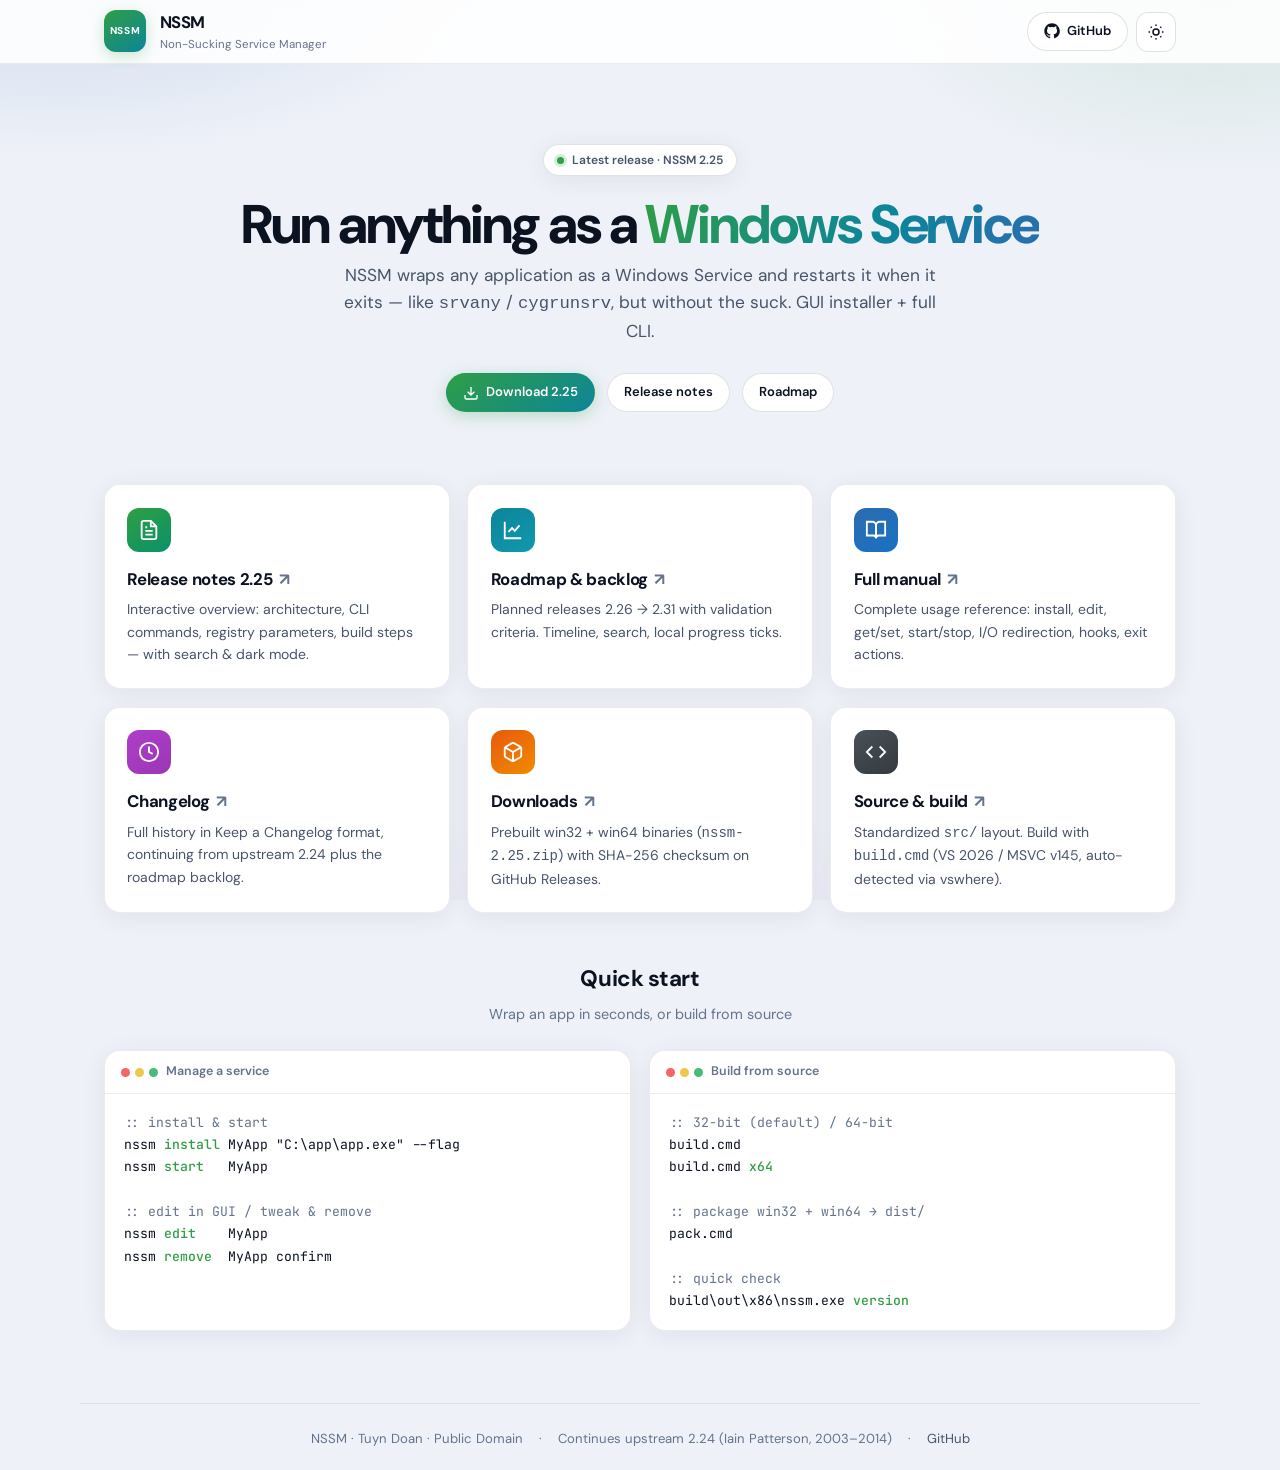
==== docs/index.html @ 771acdde "Add GitHub Pages site: docs/ landing page + deploy workflow. New docs/index.html landing (overview, " ====
<!DOCTYPE html>
<!-- NSSM docs — Public Domain. -->
<html lang="en">
<head>
  <meta charset="UTF-8" />
  <meta name="viewport" content="width=device-width, initial-scale=1" />
  <title>NSSM — the Non-Sucking Service Manager</title>
  <meta name="description" content="NSSM runs any application as a Windows Service and restarts it when it exits. GUI installer + full CLI. Continues upstream 2.24; modernized 2.25 (VS 2026 / MSVC v145)." />
  <link rel="preconnect" href="https://fonts.googleapis.com" />
  <link rel="preconnect" href="https://fonts.gstatic.com" crossorigin />
  <link href="https://fonts.googleapis.com/css2?family=DM+Sans:ital,opsz,wght@0,9..40,400;0,9..40,500;0,9..40,600;0,9..40,700;0,9..40,800;1,9..40,400&family=JetBrains+Mono:wght@400;500&display=swap" rel="stylesheet" />
  <style>
    :root {
      --bg: #eef1f8;
      --bg-elevated: #ffffff;
      --text: #0b1220;
      --text-secondary: #475569;
      --muted: #64748b;
      --border: rgb(15 23 42 / 8%);
      --border-strong: rgb(15 23 42 / 12%);
      --primary: #2b6cb0;
      --primary-glow: rgb(43 108 176 / 22%);
      --green: #2f9e44;
      --teal: #0c8599;
      --purple: #ae3ec9;
      --radius: 16px;
      --radius-sm: 10px;
      --font: "DM Sans", system-ui, sans-serif;
      --mono: "JetBrains Mono", ui-monospace, monospace;
      --shadow: 0 4px 24px rgb(15 23 42 / 7%);
      --shadow-lg: 0 20px 50px rgb(15 23 42 / 10%);
      --header-h: 64px;
    }
    .dark {
      --bg: #080b12;
      --bg-elevated: #121826;
      --text: #f1f5f9;
      --text-secondary: #94a3b8;
      --muted: #64748b;
      --border: rgb(255 255 255 / 7%);
      --border-strong: rgb(255 255 255 / 12%);
      --primary: #4dabf7;
      --primary-glow: rgb(77 171 247 / 22%);
      --shadow: 0 4px 24px rgb(0 0 0 / 35%);
      --shadow-lg: 0 24px 60px rgb(0 0 0 / 45%);
    }
    *, *::before, *::after { box-sizing: border-box; }
    html { scroll-behavior: smooth; }
    body {
      margin: 0; font-family: var(--font); font-size: 15px; line-height: 1.6;
      color: var(--text); background: var(--bg);
    }
    a { color: inherit; }
    .ambient {
      position: fixed; inset: 0; pointer-events: none; z-index: 0;
      background:
        radial-gradient(ellipse 70% 45% at 5% -5%, rgb(43 108 176 / 16%), transparent 50%),
        radial-gradient(ellipse 55% 40% at 95% 0%, rgb(47 158 68 / 12%), transparent 48%),
        radial-gradient(ellipse 45% 35% at 50% 105%, rgb(174 62 201 / 8%), transparent 50%);
    }

    .header {
      position: sticky; top: 0; z-index: 200; height: var(--header-h);
      background: color-mix(in srgb, var(--bg-elevated) 88%, transparent);
      backdrop-filter: blur(16px); border-bottom: 1px solid var(--border);
    }
    .header-inner {
      max-width: 1120px; margin: 0 auto; padding: 0 1.5rem; height: 100%;
      display: flex; align-items: center; gap: 1rem;
    }
    .brand { display: flex; align-items: center; gap: 0.85rem; text-decoration: none; }
    .brand-mark {
      width: 42px; height: 42px; border-radius: 12px;
      background: linear-gradient(145deg, #2f9e44, #0c8599);
      box-shadow: 0 4px 14px rgb(47 158 68 / 25%); display: grid; place-items: center;
    }
    .brand-mark span { color: #fff; font-weight: 800; font-size: 10px; letter-spacing: 0.06em; }
    .brand h1 { margin: 0; font-size: 1.05rem; font-weight: 700; letter-spacing: -0.03em; color: var(--text); }
    .brand p { margin: 0; font-size: 0.72rem; color: var(--muted); }
    .header-actions { margin-left: auto; display: flex; align-items: center; gap: 0.5rem; }
    .btn {
      border: 1px solid var(--border-strong); background: var(--bg-elevated); color: var(--text);
      border-radius: 999px; padding: 0.5rem 1rem; font-family: inherit; font-size: 0.8125rem;
      font-weight: 600; cursor: pointer; text-decoration: none; display: inline-flex;
      align-items: center; gap: 0.45rem; transition: background .15s, border-color .15s, transform .15s;
    }
    .btn:hover { background: var(--bg); }
    .btn svg { width: 16px; height: 16px; }
    .btn-primary {
      border-color: transparent; color: #fff;
      background: linear-gradient(145deg, #2f9e44, #0c8599);
      box-shadow: 0 4px 16px rgb(47 158 68 / 28%);
    }
    .btn-primary:hover { background: linear-gradient(145deg, #2b8f3e, #0b7589); transform: translateY(-1px); }
    .btn-icon { width: 40px; height: 40px; padding: 0; display: grid; place-items: center; border-radius: 12px; }
    .dark .icon-sun { display: none; }
    html:not(.dark) .icon-moon { display: none; }
    .btn-icon svg { width: 18px; height: 18px; }

    .wrap { position: relative; z-index: 1; max-width: 1120px; margin: 0 auto; padding: 1.5rem; }

    .hero { padding: 3.5rem 0 2rem; text-align: center; }
    .badge-pill {
      display: inline-flex; align-items: center; gap: 0.45rem; padding: 0.35rem 0.85rem;
      border: 1px solid var(--border-strong); border-radius: 999px; background: var(--bg-elevated);
      font-size: 0.75rem; font-weight: 600; color: var(--text-secondary); box-shadow: var(--shadow);
    }
    .badge-pill .dot { width: 7px; height: 7px; border-radius: 50%; background: var(--green); box-shadow: 0 0 0 3px rgb(47 158 68 / 20%); }
    .hero h2 {
      margin: 1.25rem 0 0.5rem; font-size: clamp(2.1rem, 5vw, 3.4rem); font-weight: 800;
      letter-spacing: -0.04em; line-height: 1.05;
    }
    .hero h2 .grad {
      background: linear-gradient(120deg, #2f9e44, #0c8599 60%, #2b6cb0);
      -webkit-background-clip: text; background-clip: text; color: transparent;
    }
    .hero p.lede {
      max-width: 620px; margin: 0.5rem auto 0; font-size: 1.08rem; color: var(--text-secondary);
    }
    .hero-actions { margin-top: 1.75rem; display: flex; justify-content: center; gap: 0.75rem; flex-wrap: wrap; }

    .cards { display: grid; grid-template-columns: repeat(3, 1fr); gap: 1.1rem; margin-top: 2.5rem; }
    @media (max-width: 860px) { .cards { grid-template-columns: 1fr; } }
    .card {
      display: block; text-decoration: none; color: inherit; background: var(--bg-elevated);
      border: 1px solid var(--border); border-radius: var(--radius); padding: 1.4rem;
      box-shadow: var(--shadow); transition: transform .18s, box-shadow .18s, border-color .18s;
    }
    .card:hover { transform: translateY(-3px); box-shadow: var(--shadow-lg); border-color: var(--border-strong); }
    .card-ico {
      width: 44px; height: 44px; border-radius: 12px; display: grid; place-items: center;
      margin-bottom: 0.9rem; color: #fff;
    }
    .card-ico svg { width: 22px; height: 22px; }
    .ico-green { background: linear-gradient(145deg, #2f9e44, #099268); }
    .ico-teal { background: linear-gradient(145deg, #0c8599, #1098ad); }
    .ico-blue { background: linear-gradient(145deg, #2b6cb0, #1971c2); }
    .ico-purple { background: linear-gradient(145deg, #ae3ec9, #9c36b5); }
    .ico-slate { background: linear-gradient(145deg, #495057, #343a40); }
    .ico-amber { background: linear-gradient(145deg, #e8590c, #f08c00); }
    .card h3 { margin: 0 0 0.35rem; font-size: 1.05rem; font-weight: 700; letter-spacing: -0.02em; display: flex; align-items: center; gap: 0.4rem; }
    .card h3 .arrow { color: var(--muted); transition: transform .18s; }
    .card:hover h3 .arrow { transform: translate(3px,-3px); }
    .card p { margin: 0; font-size: 0.875rem; color: var(--text-secondary); }

    .section { margin-top: 3rem; }
    .section-head { text-align: center; margin-bottom: 1.5rem; }
    .section-head h3 { margin: 0; font-size: 1.4rem; font-weight: 700; letter-spacing: -0.02em; }
    .section-head p { margin: 0.35rem 0 0; color: var(--muted); font-size: 0.9rem; }

    .quickstart { display: grid; grid-template-columns: 1fr 1fr; gap: 1.1rem; }
    @media (max-width: 860px) { .quickstart { grid-template-columns: 1fr; } }
    .code-card {
      background: var(--bg-elevated); border: 1px solid var(--border); border-radius: var(--radius);
      overflow: hidden; box-shadow: var(--shadow);
    }
    .code-card .code-head {
      padding: 0.7rem 1rem; border-bottom: 1px solid var(--border); font-size: 0.78rem;
      font-weight: 600; color: var(--muted); display: flex; align-items: center; gap: 0.5rem;
    }
    .code-card .code-head .dots { display: flex; gap: 5px; }
    .code-card .code-head .dots i { width: 9px; height: 9px; border-radius: 50%; display: inline-block; }
    .code-card pre {
      margin: 0; padding: 1.1rem 1.2rem; font-family: var(--mono); font-size: 0.82rem;
      line-height: 1.7; overflow-x: auto; color: var(--text);
    }
    .code-card .c { color: var(--muted); }
    .code-card .k { color: var(--green); font-weight: 500; }

    .footer {
      position: relative; z-index: 1; max-width: 1120px; margin: 3rem auto 0; padding: 1.5rem;
      border-top: 1px solid var(--border); display: flex; flex-wrap: wrap; gap: 0.5rem 1rem;
      align-items: center; justify-content: center; color: var(--muted); font-size: 0.82rem;
    }
    .footer a { color: var(--text-secondary); text-decoration: none; }
    .footer a:hover { color: var(--primary); }
  </style>
</head>
<body>
  <div class="ambient" aria-hidden="true"></div>

  <header class="header">
    <div class="header-inner">
      <a class="brand" href="./index.html">
        <div class="brand-mark"><span>NSSM</span></div>
        <div>
          <h1>NSSM</h1>
          <p>Non-Sucking Service Manager</p>
        </div>
      </a>
      <div class="header-actions">
        <a class="btn" href="https://github.com/tuyndoan/nssm" target="_blank" rel="noopener">
          <svg viewBox="0 0 24 24" fill="currentColor"><path d="M12 .5C5.7.5.5 5.7.5 12c0 5.1 3.3 9.4 7.9 10.9.6.1.8-.2.8-.6v-2c-3.2.7-3.9-1.4-3.9-1.4-.5-1.3-1.3-1.7-1.3-1.7-1-.7.1-.7.1-.7 1.1.1 1.7 1.2 1.7 1.2 1 1.7 2.7 1.2 3.3.9.1-.7.4-1.2.7-1.5-2.6-.3-5.3-1.3-5.3-5.7 0-1.3.5-2.3 1.2-3.1-.1-.3-.5-1.5.1-3.1 0 0 1-.3 3.3 1.2a11.5 11.5 0 0 1 6 0C17.3 4.7 18.3 5 18.3 5c.6 1.6.2 2.8.1 3.1.8.8 1.2 1.8 1.2 3.1 0 4.4-2.7 5.4-5.3 5.7.4.4.8 1.1.8 2.2v3.3c0 .4.2.7.8.6 4.6-1.5 7.9-5.8 7.9-10.9C23.5 5.7 18.3.5 12 .5z"/></svg>
          GitHub
        </a>
        <button type="button" class="btn btn-icon" id="btn-theme" aria-label="Toggle dark mode">
          <svg class="icon-sun" viewBox="0 0 24 24" fill="none" stroke="currentColor" stroke-width="2"><circle cx="12" cy="12" r="4"/><path d="M12 2v2M12 20v2M4.93 4.93l1.41 1.41M17.66 17.66l1.41 1.41M2 12h2M20 12h2M4.93 19.07l1.41-1.41M17.66 6.34l1.41-1.41"/></svg>
          <svg class="icon-moon" viewBox="0 0 24 24" fill="none" stroke="currentColor" stroke-width="2"><path d="M21 12.79A9 9 0 1 1 11.21 3 7 7 0 0 0 21 12.79z"/></svg>
        </button>
      </div>
    </div>
  </header>

  <main class="wrap">
    <section class="hero">
      <span class="badge-pill"><span class="dot"></span> Latest release · NSSM 2.25</span>
      <h2>Run anything as a <span class="grad">Windows Service</span></h2>
      <p class="lede">
        NSSM wraps any application as a Windows Service and restarts it when it exits —
        like <code>srvany</code> / <code>cygrunsrv</code>, but without the suck. GUI installer + full CLI.
      </p>
      <div class="hero-actions">
        <a class="btn btn-primary" href="https://github.com/tuyndoan/nssm/releases/latest" target="_blank" rel="noopener">
          <svg viewBox="0 0 24 24" fill="none" stroke="currentColor" stroke-width="2"><path d="M21 15v4a2 2 0 0 1-2 2H5a2 2 0 0 1-2-2v-4M7 10l5 5 5-5M12 15V3"/></svg>
          Download 2.25
        </a>
        <a class="btn" href="./release/2.25/index.html">Release notes</a>
        <a class="btn" href="./roadmap/index.html">Roadmap</a>
      </div>
    </section>

    <section class="cards">
      <a class="card" href="./release/2.25/index.html">
        <div class="card-ico ico-green">
          <svg viewBox="0 0 24 24" fill="none" stroke="currentColor" stroke-width="2"><path d="M14 2H6a2 2 0 0 0-2 2v16a2 2 0 0 0 2 2h12a2 2 0 0 0 2-2V8z"/><path d="M14 2v6h6M16 13H8M16 17H8M10 9H8"/></svg>
        </div>
        <h3>Release notes 2.25 <span class="arrow">↗</span></h3>
        <p>Interactive overview: architecture, CLI commands, registry parameters, build steps — with search & dark mode.</p>
      </a>
      <a class="card" href="./roadmap/index.html">
        <div class="card-ico ico-teal">
          <svg viewBox="0 0 24 24" fill="none" stroke="currentColor" stroke-width="2"><path d="M3 3v18h18"/><path d="m7 14 4-4 3 3 5-6"/></svg>
        </div>
        <h3>Roadmap &amp; backlog <span class="arrow">↗</span></h3>
        <p>Planned releases 2.26 → 2.31 with validation criteria. Timeline, search, local progress ticks.</p>
      </a>
      <a class="card" href="./manual.txt">
        <div class="card-ico ico-blue">
          <svg viewBox="0 0 24 24" fill="none" stroke="currentColor" stroke-width="2"><path d="M2 3h6a4 4 0 0 1 4 4v14a3 3 0 0 0-3-3H2z"/><path d="M22 3h-6a4 4 0 0 0-4 4v14a3 3 0 0 1 3-3h7z"/></svg>
        </div>
        <h3>Full manual <span class="arrow">↗</span></h3>
        <p>Complete usage reference: install, edit, get/set, start/stop, I/O redirection, hooks, exit actions.</p>
      </a>
      <a class="card" href="https://github.com/tuyndoan/nssm/blob/main/CHANGELOG.md" target="_blank" rel="noopener">
        <div class="card-ico ico-purple">
          <svg viewBox="0 0 24 24" fill="none" stroke="currentColor" stroke-width="2"><circle cx="12" cy="12" r="10"/><path d="M12 6v6l4 2"/></svg>
        </div>
        <h3>Changelog <span class="arrow">↗</span></h3>
        <p>Full history in Keep a Changelog format, continuing from upstream 2.24 plus the roadmap backlog.</p>
      </a>
      <a class="card" href="https://github.com/tuyndoan/nssm/releases/latest" target="_blank" rel="noopener">
        <div class="card-ico ico-amber">
          <svg viewBox="0 0 24 24" fill="none" stroke="currentColor" stroke-width="2"><path d="M21 16V8a2 2 0 0 0-1-1.7l-7-4a2 2 0 0 0-2 0l-7 4A2 2 0 0 0 3 8v8a2 2 0 0 0 1 1.7l7 4a2 2 0 0 0 2 0l7-4A2 2 0 0 0 21 16z"/><path d="m3.3 7 8.7 5 8.7-5M12 22V12"/></svg>
        </div>
        <h3>Downloads <span class="arrow">↗</span></h3>
        <p>Prebuilt win32 + win64 binaries (<code>nssm-2.25.zip</code>) with SHA-256 checksum on GitHub Releases.</p>
      </a>
      <a class="card" href="https://github.com/tuyndoan/nssm" target="_blank" rel="noopener">
        <div class="card-ico ico-slate">
          <svg viewBox="0 0 24 24" fill="none" stroke="currentColor" stroke-width="2"><path d="M16 18l6-6-6-6M8 6l-6 6 6 6"/></svg>
        </div>
        <h3>Source &amp; build <span class="arrow">↗</span></h3>
        <p>Standardized <code>src/</code> layout. Build with <code>build.cmd</code> (VS 2026 / MSVC v145, auto-detected via vswhere).</p>
      </a>
    </section>

    <section class="section">
      <div class="section-head">
        <h3>Quick start</h3>
        <p>Wrap an app in seconds, or build from source</p>
      </div>
      <div class="quickstart">
        <div class="code-card">
          <div class="code-head"><span class="dots"><i style="background:#f56565"></i><i style="background:#ecc94b"></i><i style="background:#48bb78"></i></span> Manage a service</div>
<pre><span class="c">:: install &amp; start</span>
nssm <span class="k">install</span> MyApp "C:\app\app.exe" --flag
nssm <span class="k">start</span>   MyApp

<span class="c">:: edit in GUI / tweak &amp; remove</span>
nssm <span class="k">edit</span>    MyApp
nssm <span class="k">remove</span>  MyApp confirm</pre>
        </div>
        <div class="code-card">
          <div class="code-head"><span class="dots"><i style="background:#f56565"></i><i style="background:#ecc94b"></i><i style="background:#48bb78"></i></span> Build from source</div>
<pre><span class="c">:: 32-bit (default) / 64-bit</span>
build.cmd
build.cmd <span class="k">x64</span>

<span class="c">:: package win32 + win64 → dist/</span>
pack.cmd

<span class="c">:: quick check</span>
build\out\x86\nssm.exe <span class="k">version</span></pre>
        </div>
      </div>
    </section>
  </main>

  <footer class="footer">
    <span>NSSM · Tuyn Doan · Public Domain</span>
    <span>·</span>
    <span>Continues upstream 2.24 (Iain Patterson, 2003–2014)</span>
    <span>·</span>
    <a href="https://github.com/tuyndoan/nssm" target="_blank" rel="noopener">GitHub</a>
  </footer>

  <script>
    (function () {
      var key = "nssm-theme";
      var root = document.documentElement;
      var saved = localStorage.getItem(key);
      if (saved === "dark" || (!saved && window.matchMedia && window.matchMedia("(prefers-color-scheme: dark)").matches)) {
        root.classList.add("dark");
      }
      var btn = document.getElementById("btn-theme");
      btn.addEventListener("click", function () {
        root.classList.toggle("dark");
        localStorage.setItem(key, root.classList.contains("dark") ? "dark" : "light");
      });
    })();
  </script>
</body>
</html>
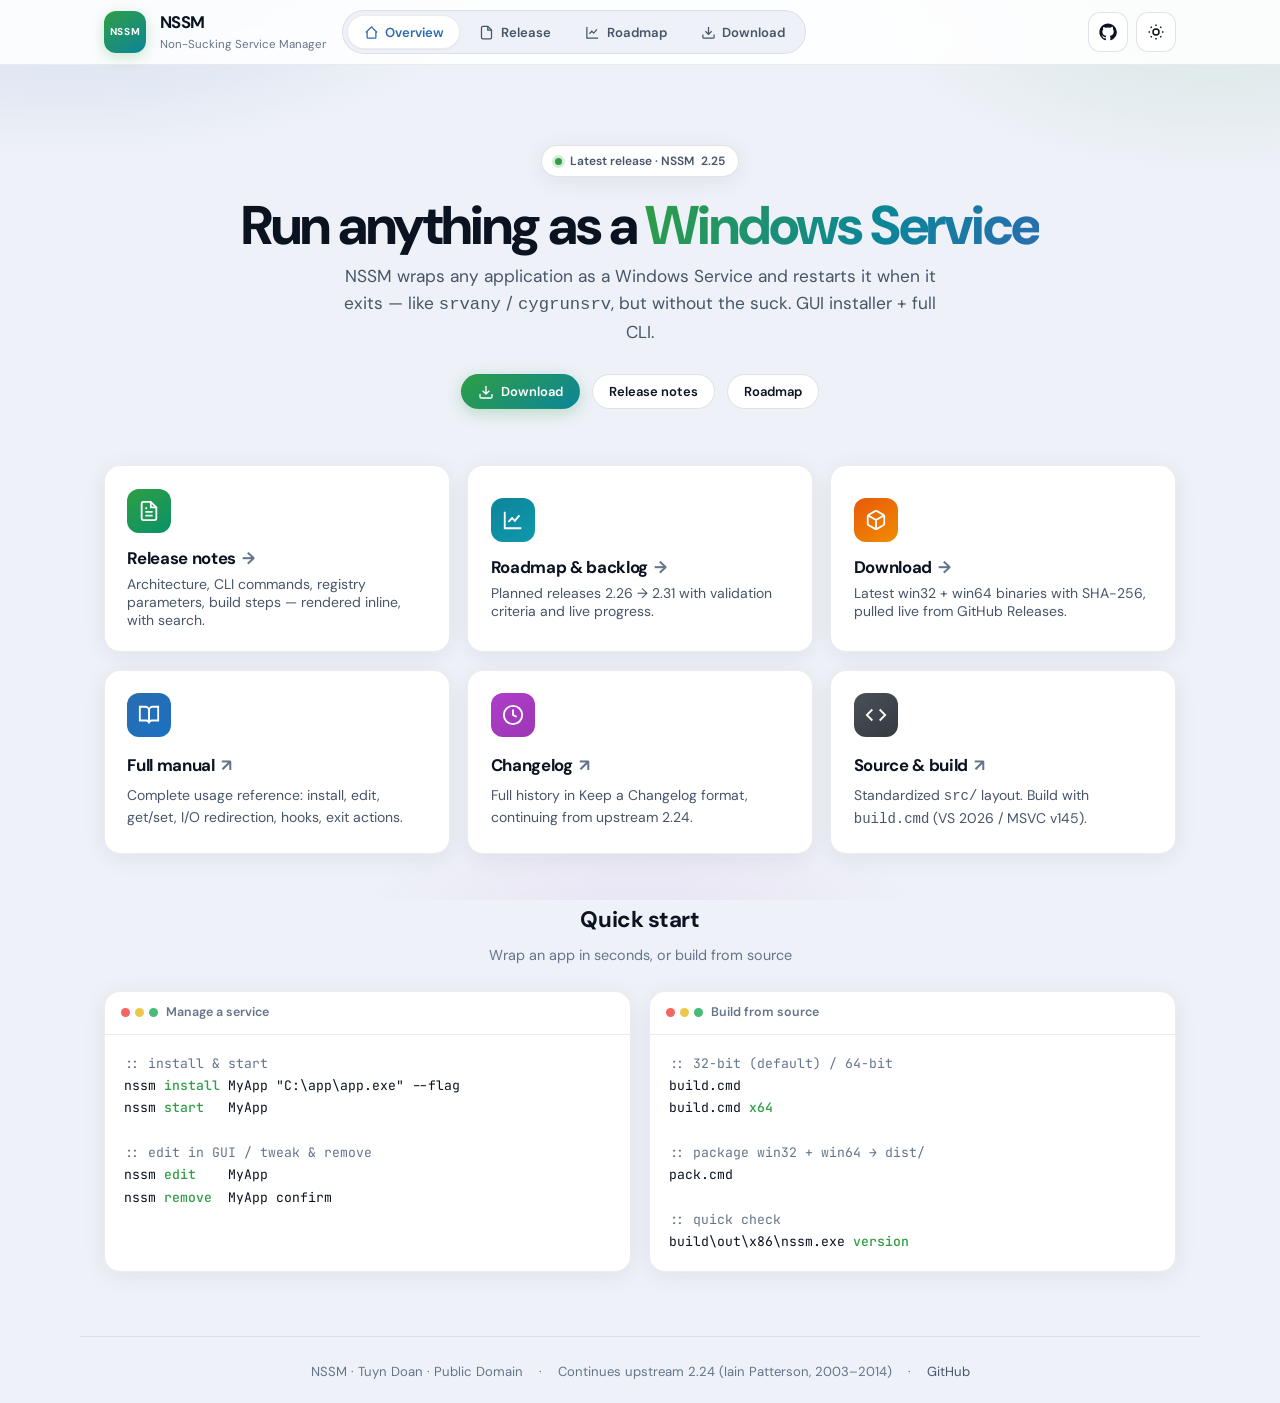
==== commit 99e2390a: "Docs: turn landing page into single-page hub (no navigation). index.html is now a tabbed SPA (Overvi" ====
--- a/docs/index.html
+++ b/docs/index.html
@@ -1,197 +1,71 @@
 <!DOCTYPE html>
-<!-- NSSM docs — Public Domain. -->
+<!-- NSSM docs — Public Domain. Single-page hub. -->
 <html lang="en">
 <head>
   <meta charset="UTF-8" />
   <meta name="viewport" content="width=device-width, initial-scale=1" />
   <title>NSSM — the Non-Sucking Service Manager</title>
   <meta name="description" content="NSSM runs any application as a Windows Service and restarts it when it exits. GUI installer + full CLI. Continues upstream 2.24; modernized 2.25 (VS 2026 / MSVC v145)." />
+  <meta name="color-scheme" content="light dark" />
+  <script>
+    // Apply saved theme before first paint (no flash). Shared key across all docs pages.
+    (function () {
+      try {
+        var k = "nssm-theme", s = localStorage.getItem(k);
+        if (s === "dark" || (!s && window.matchMedia && window.matchMedia("(prefers-color-scheme: dark)").matches)) {
+          document.documentElement.classList.add("dark");
+        }
+      } catch (e) {}
+    })();
+  </script>
   <link rel="preconnect" href="https://fonts.googleapis.com" />
   <link rel="preconnect" href="https://fonts.gstatic.com" crossorigin />
   <link href="https://fonts.googleapis.com/css2?family=DM+Sans:ital,opsz,wght@0,9..40,400;0,9..40,500;0,9..40,600;0,9..40,700;0,9..40,800;1,9..40,400&family=JetBrains+Mono:wght@400;500&display=swap" rel="stylesheet" />
-  <style>
-    :root {
-      --bg: #eef1f8;
-      --bg-elevated: #ffffff;
-      --text: #0b1220;
-      --text-secondary: #475569;
-      --muted: #64748b;
-      --border: rgb(15 23 42 / 8%);
-      --border-strong: rgb(15 23 42 / 12%);
-      --primary: #2b6cb0;
-      --primary-glow: rgb(43 108 176 / 22%);
-      --green: #2f9e44;
-      --teal: #0c8599;
-      --purple: #ae3ec9;
-      --radius: 16px;
-      --radius-sm: 10px;
-      --font: "DM Sans", system-ui, sans-serif;
-      --mono: "JetBrains Mono", ui-monospace, monospace;
-      --shadow: 0 4px 24px rgb(15 23 42 / 7%);
-      --shadow-lg: 0 20px 50px rgb(15 23 42 / 10%);
-      --header-h: 64px;
-    }
-    .dark {
-      --bg: #080b12;
-      --bg-elevated: #121826;
-      --text: #f1f5f9;
-      --text-secondary: #94a3b8;
-      --muted: #64748b;
-      --border: rgb(255 255 255 / 7%);
-      --border-strong: rgb(255 255 255 / 12%);
-      --primary: #4dabf7;
-      --primary-glow: rgb(77 171 247 / 22%);
-      --shadow: 0 4px 24px rgb(0 0 0 / 35%);
-      --shadow-lg: 0 24px 60px rgb(0 0 0 / 45%);
-    }
-    *, *::before, *::after { box-sizing: border-box; }
-    html { scroll-behavior: smooth; }
-    body {
-      margin: 0; font-family: var(--font); font-size: 15px; line-height: 1.6;
-      color: var(--text); background: var(--bg);
-    }
-    a { color: inherit; }
-    .ambient {
-      position: fixed; inset: 0; pointer-events: none; z-index: 0;
-      background:
-        radial-gradient(ellipse 70% 45% at 5% -5%, rgb(43 108 176 / 16%), transparent 50%),
-        radial-gradient(ellipse 55% 40% at 95% 0%, rgb(47 158 68 / 12%), transparent 48%),
-        radial-gradient(ellipse 45% 35% at 50% 105%, rgb(174 62 201 / 8%), transparent 50%);
-    }
-
-    .header {
-      position: sticky; top: 0; z-index: 200; height: var(--header-h);
-      background: color-mix(in srgb, var(--bg-elevated) 88%, transparent);
-      backdrop-filter: blur(16px); border-bottom: 1px solid var(--border);
-    }
-    .header-inner {
-      max-width: 1120px; margin: 0 auto; padding: 0 1.5rem; height: 100%;
-      display: flex; align-items: center; gap: 1rem;
-    }
-    .brand { display: flex; align-items: center; gap: 0.85rem; text-decoration: none; }
-    .brand-mark {
-      width: 42px; height: 42px; border-radius: 12px;
-      background: linear-gradient(145deg, #2f9e44, #0c8599);
-      box-shadow: 0 4px 14px rgb(47 158 68 / 25%); display: grid; place-items: center;
-    }
-    .brand-mark span { color: #fff; font-weight: 800; font-size: 10px; letter-spacing: 0.06em; }
-    .brand h1 { margin: 0; font-size: 1.05rem; font-weight: 700; letter-spacing: -0.03em; color: var(--text); }
-    .brand p { margin: 0; font-size: 0.72rem; color: var(--muted); }
-    .header-actions { margin-left: auto; display: flex; align-items: center; gap: 0.5rem; }
-    .btn {
-      border: 1px solid var(--border-strong); background: var(--bg-elevated); color: var(--text);
-      border-radius: 999px; padding: 0.5rem 1rem; font-family: inherit; font-size: 0.8125rem;
-      font-weight: 600; cursor: pointer; text-decoration: none; display: inline-flex;
-      align-items: center; gap: 0.45rem; transition: background .15s, border-color .15s, transform .15s;
-    }
-    .btn:hover { background: var(--bg); }
-    .btn svg { width: 16px; height: 16px; }
-    .btn-primary {
-      border-color: transparent; color: #fff;
-      background: linear-gradient(145deg, #2f9e44, #0c8599);
-      box-shadow: 0 4px 16px rgb(47 158 68 / 28%);
-    }
-    .btn-primary:hover { background: linear-gradient(145deg, #2b8f3e, #0b7589); transform: translateY(-1px); }
-    .btn-icon { width: 40px; height: 40px; padding: 0; display: grid; place-items: center; border-radius: 12px; }
-    .dark .icon-sun { display: none; }
-    html:not(.dark) .icon-moon { display: none; }
-    .btn-icon svg { width: 18px; height: 18px; }
-
-    .wrap { position: relative; z-index: 1; max-width: 1120px; margin: 0 auto; padding: 1.5rem; }
-
-    .hero { padding: 3.5rem 0 2rem; text-align: center; }
-    .badge-pill {
-      display: inline-flex; align-items: center; gap: 0.45rem; padding: 0.35rem 0.85rem;
-      border: 1px solid var(--border-strong); border-radius: 999px; background: var(--bg-elevated);
-      font-size: 0.75rem; font-weight: 600; color: var(--text-secondary); box-shadow: var(--shadow);
-    }
-    .badge-pill .dot { width: 7px; height: 7px; border-radius: 50%; background: var(--green); box-shadow: 0 0 0 3px rgb(47 158 68 / 20%); }
-    .hero h2 {
-      margin: 1.25rem 0 0.5rem; font-size: clamp(2.1rem, 5vw, 3.4rem); font-weight: 800;
-      letter-spacing: -0.04em; line-height: 1.05;
-    }
-    .hero h2 .grad {
-      background: linear-gradient(120deg, #2f9e44, #0c8599 60%, #2b6cb0);
-      -webkit-background-clip: text; background-clip: text; color: transparent;
-    }
-    .hero p.lede {
-      max-width: 620px; margin: 0.5rem auto 0; font-size: 1.08rem; color: var(--text-secondary);
-    }
-    .hero-actions { margin-top: 1.75rem; display: flex; justify-content: center; gap: 0.75rem; flex-wrap: wrap; }
-
-    .cards { display: grid; grid-template-columns: repeat(3, 1fr); gap: 1.1rem; margin-top: 2.5rem; }
-    @media (max-width: 860px) { .cards { grid-template-columns: 1fr; } }
-    .card {
-      display: block; text-decoration: none; color: inherit; background: var(--bg-elevated);
-      border: 1px solid var(--border); border-radius: var(--radius); padding: 1.4rem;
-      box-shadow: var(--shadow); transition: transform .18s, box-shadow .18s, border-color .18s;
-    }
-    .card:hover { transform: translateY(-3px); box-shadow: var(--shadow-lg); border-color: var(--border-strong); }
-    .card-ico {
-      width: 44px; height: 44px; border-radius: 12px; display: grid; place-items: center;
-      margin-bottom: 0.9rem; color: #fff;
-    }
-    .card-ico svg { width: 22px; height: 22px; }
-    .ico-green { background: linear-gradient(145deg, #2f9e44, #099268); }
-    .ico-teal { background: linear-gradient(145deg, #0c8599, #1098ad); }
-    .ico-blue { background: linear-gradient(145deg, #2b6cb0, #1971c2); }
-    .ico-purple { background: linear-gradient(145deg, #ae3ec9, #9c36b5); }
-    .ico-slate { background: linear-gradient(145deg, #495057, #343a40); }
-    .ico-amber { background: linear-gradient(145deg, #e8590c, #f08c00); }
-    .card h3 { margin: 0 0 0.35rem; font-size: 1.05rem; font-weight: 700; letter-spacing: -0.02em; display: flex; align-items: center; gap: 0.4rem; }
-    .card h3 .arrow { color: var(--muted); transition: transform .18s; }
-    .card:hover h3 .arrow { transform: translate(3px,-3px); }
-    .card p { margin: 0; font-size: 0.875rem; color: var(--text-secondary); }
-
-    .section { margin-top: 3rem; }
-    .section-head { text-align: center; margin-bottom: 1.5rem; }
-    .section-head h3 { margin: 0; font-size: 1.4rem; font-weight: 700; letter-spacing: -0.02em; }
-    .section-head p { margin: 0.35rem 0 0; color: var(--muted); font-size: 0.9rem; }
-
-    .quickstart { display: grid; grid-template-columns: 1fr 1fr; gap: 1.1rem; }
-    @media (max-width: 860px) { .quickstart { grid-template-columns: 1fr; } }
-    .code-card {
-      background: var(--bg-elevated); border: 1px solid var(--border); border-radius: var(--radius);
-      overflow: hidden; box-shadow: var(--shadow);
-    }
-    .code-card .code-head {
-      padding: 0.7rem 1rem; border-bottom: 1px solid var(--border); font-size: 0.78rem;
-      font-weight: 600; color: var(--muted); display: flex; align-items: center; gap: 0.5rem;
-    }
-    .code-card .code-head .dots { display: flex; gap: 5px; }
-    .code-card .code-head .dots i { width: 9px; height: 9px; border-radius: 50%; display: inline-block; }
-    .code-card pre {
-      margin: 0; padding: 1.1rem 1.2rem; font-family: var(--mono); font-size: 0.82rem;
-      line-height: 1.7; overflow-x: auto; color: var(--text);
-    }
-    .code-card .c { color: var(--muted); }
-    .code-card .k { color: var(--green); font-weight: 500; }
-
-    .footer {
-      position: relative; z-index: 1; max-width: 1120px; margin: 3rem auto 0; padding: 1.5rem;
-      border-top: 1px solid var(--border); display: flex; flex-wrap: wrap; gap: 0.5rem 1rem;
-      align-items: center; justify-content: center; color: var(--muted); font-size: 0.82rem;
-    }
-    .footer a { color: var(--text-secondary); text-decoration: none; }
-    .footer a:hover { color: var(--primary); }
-  </style>
+  <link rel="stylesheet" href="app.css" />
 </head>
 <body>
   <div class="ambient" aria-hidden="true"></div>
 
   <header class="header">
     <div class="header-inner">
-      <a class="brand" href="./index.html">
+      <a class="brand" href="#overview">
         <div class="brand-mark"><span>NSSM</span></div>
         <div>
           <h1>NSSM</h1>
           <p>Non-Sucking Service Manager</p>
         </div>
       </a>
+
+      <nav class="tabs" id="tabs" role="tablist" aria-label="Sections">
+        <button class="tab active" data-tab="overview" role="tab">
+          <svg viewBox="0 0 24 24" fill="none" stroke="currentColor" stroke-width="2"><path d="M3 12l9-9 9 9M5 10v10a1 1 0 0 0 1 1h12a1 1 0 0 0 1-1V10"/></svg>
+          Overview
+        </button>
+        <button class="tab" data-tab="release" role="tab">
+          <svg viewBox="0 0 24 24" fill="none" stroke="currentColor" stroke-width="2"><path d="M14 2H6a2 2 0 0 0-2 2v16a2 2 0 0 0 2 2h12a2 2 0 0 0 2-2V8z"/><path d="M14 2v6h6"/></svg>
+          Release
+        </button>
+        <button class="tab" data-tab="roadmap" role="tab">
+          <svg viewBox="0 0 24 24" fill="none" stroke="currentColor" stroke-width="2"><path d="M3 3v18h18"/><path d="m7 14 4-4 3 3 5-6"/></svg>
+          Roadmap
+        </button>
+        <button class="tab" data-tab="download" role="tab">
+          <svg viewBox="0 0 24 24" fill="none" stroke="currentColor" stroke-width="2"><path d="M21 15v4a2 2 0 0 1-2 2H5a2 2 0 0 1-2-2v-4M7 10l5 5 5-5M12 15V3"/></svg>
+          Download
+        </button>
+      </nav>
+      <div class="tabs-mobile">
+        <select id="tabs-select" aria-label="Section">
+          <option value="overview">Overview</option>
+          <option value="release">Release</option>
+          <option value="roadmap">Roadmap</option>
+          <option value="download">Download</option>
+        </select>
+      </div>
+
       <div class="header-actions">
-        <a class="btn" href="https://github.com/tuyndoan/nssm" target="_blank" rel="noopener">
+        <a class="btn btn-icon" href="https://github.com/tuyndoan/nssm" target="_blank" rel="noopener" aria-label="GitHub">
           <svg viewBox="0 0 24 24" fill="currentColor"><path d="M12 .5C5.7.5.5 5.7.5 12c0 5.1 3.3 9.4 7.9 10.9.6.1.8-.2.8-.6v-2c-3.2.7-3.9-1.4-3.9-1.4-.5-1.3-1.3-1.7-1.3-1.7-1-.7.1-.7.1-.7 1.1.1 1.7 1.2 1.7 1.2 1 1.7 2.7 1.2 3.3.9.1-.7.4-1.2.7-1.5-2.6-.3-5.3-1.3-5.3-5.7 0-1.3.5-2.3 1.2-3.1-.1-.3-.5-1.5.1-3.1 0 0 1-.3 3.3 1.2a11.5 11.5 0 0 1 6 0C17.3 4.7 18.3 5 18.3 5c.6 1.6.2 2.8.1 3.1.8.8 1.2 1.8 1.2 3.1 0 4.4-2.7 5.4-5.3 5.7.4.4.8 1.1.8 2.2v3.3c0 .4.2.7.8.6 4.6-1.5 7.9-5.8 7.9-10.9C23.5 5.7 18.3.5 12 .5z"/></svg>
-          GitHub
         </a>
         <button type="button" class="btn btn-icon" id="btn-theme" aria-label="Toggle dark mode">
           <svg class="icon-sun" viewBox="0 0 24 24" fill="none" stroke="currentColor" stroke-width="2"><circle cx="12" cy="12" r="4"/><path d="M12 2v2M12 20v2M4.93 4.93l1.41 1.41M17.66 17.66l1.41 1.41M2 12h2M20 12h2M4.93 19.07l1.41-1.41M17.66 6.34l1.41-1.41"/></svg>
@@ -202,76 +76,63 @@
   </header>
 
   <main class="wrap">
-    <section class="hero">
-      <span class="badge-pill"><span class="dot"></span> Latest release · NSSM 2.25</span>
-      <h2>Run anything as a <span class="grad">Windows Service</span></h2>
-      <p class="lede">
-        NSSM wraps any application as a Windows Service and restarts it when it exits —
-        like <code>srvany</code> / <code>cygrunsrv</code>, but without the suck. GUI installer + full CLI.
-      </p>
-      <div class="hero-actions">
-        <a class="btn btn-primary" href="https://github.com/tuyndoan/nssm/releases/latest" target="_blank" rel="noopener">
-          <svg viewBox="0 0 24 24" fill="none" stroke="currentColor" stroke-width="2"><path d="M21 15v4a2 2 0 0 1-2 2H5a2 2 0 0 1-2-2v-4M7 10l5 5 5-5M12 15V3"/></svg>
-          Download 2.25
+    <!-- OVERVIEW -->
+    <section class="tabpane active" id="pane-overview" role="tabpanel">
+      <div class="hero">
+        <span class="badge-pill"><span class="dot"></span> Latest release · NSSM <span id="ov-version">2.25</span></span>
+        <h2>Run anything as a <span class="grad">Windows Service</span></h2>
+        <p class="lede">
+          NSSM wraps any application as a Windows Service and restarts it when it exits —
+          like <code>srvany</code> / <code>cygrunsrv</code>, but without the suck. GUI installer + full CLI.
+        </p>
+        <div class="hero-actions">
+          <button class="btn btn-primary" type="button" data-go="download">
+            <svg viewBox="0 0 24 24" fill="none" stroke="currentColor" stroke-width="2"><path d="M21 15v4a2 2 0 0 1-2 2H5a2 2 0 0 1-2-2v-4M7 10l5 5 5-5M12 15V3"/></svg>
+            Download
+          </button>
+          <button class="btn" type="button" data-go="release">Release notes</button>
+          <button class="btn" type="button" data-go="roadmap">Roadmap</button>
+        </div>
+      </div>
+
+      <div class="cards">
+        <button class="card" type="button" data-go="release">
+          <div class="card-ico ico-green"><svg viewBox="0 0 24 24" fill="none" stroke="currentColor" stroke-width="2"><path d="M14 2H6a2 2 0 0 0-2 2v16a2 2 0 0 0 2 2h12a2 2 0 0 0 2-2V8z"/><path d="M14 2v6h6M16 13H8M16 17H8M10 9H8"/></svg></div>
+          <h3>Release notes <span class="arrow">→</span></h3>
+          <p>Architecture, CLI commands, registry parameters, build steps — rendered inline, with search.</p>
+        </button>
+        <button class="card" type="button" data-go="roadmap">
+          <div class="card-ico ico-teal"><svg viewBox="0 0 24 24" fill="none" stroke="currentColor" stroke-width="2"><path d="M3 3v18h18"/><path d="m7 14 4-4 3 3 5-6"/></svg></div>
+          <h3>Roadmap &amp; backlog <span class="arrow">→</span></h3>
+          <p>Planned releases 2.26 → 2.31 with validation criteria and live progress.</p>
+        </button>
+        <button class="card" type="button" data-go="download">
+          <div class="card-ico ico-amber"><svg viewBox="0 0 24 24" fill="none" stroke="currentColor" stroke-width="2"><path d="M21 16V8a2 2 0 0 0-1-1.7l-7-4a2 2 0 0 0-2 0l-7 4A2 2 0 0 0 3 8v8a2 2 0 0 0 1 1.7l7 4a2 2 0 0 0 2 0l7-4A2 2 0 0 0 21 16z"/><path d="m3.3 7 8.7 5 8.7-5M12 22V12"/></svg></div>
+          <h3>Download <span class="arrow">→</span></h3>
+          <p>Latest win32 + win64 binaries with SHA-256, pulled live from GitHub Releases.</p>
+        </button>
+        <a class="card" href="./manual.txt">
+          <div class="card-ico ico-blue"><svg viewBox="0 0 24 24" fill="none" stroke="currentColor" stroke-width="2"><path d="M2 3h6a4 4 0 0 1 4 4v14a3 3 0 0 0-3-3H2z"/><path d="M22 3h-6a4 4 0 0 0-4 4v14a3 3 0 0 1 3-3h7z"/></svg></div>
+          <h3>Full manual <span class="arrow">↗</span></h3>
+          <p>Complete usage reference: install, edit, get/set, I/O redirection, hooks, exit actions.</p>
         </a>
-        <a class="btn" href="./release/2.25/index.html">Release notes</a>
-        <a class="btn" href="./roadmap/index.html">Roadmap</a>
+        <a class="card" href="https://github.com/tuyndoan/nssm/blob/main/CHANGELOG.md" target="_blank" rel="noopener">
+          <div class="card-ico ico-purple"><svg viewBox="0 0 24 24" fill="none" stroke="currentColor" stroke-width="2"><circle cx="12" cy="12" r="10"/><path d="M12 6v6l4 2"/></svg></div>
+          <h3>Changelog <span class="arrow">↗</span></h3>
+          <p>Full history in Keep a Changelog format, continuing from upstream 2.24.</p>
+        </a>
+        <a class="card" href="https://github.com/tuyndoan/nssm" target="_blank" rel="noopener">
+          <div class="card-ico ico-slate"><svg viewBox="0 0 24 24" fill="none" stroke="currentColor" stroke-width="2"><path d="M16 18l6-6-6-6M8 6l-6 6 6 6"/></svg></div>
+          <h3>Source &amp; build <span class="arrow">↗</span></h3>
+          <p>Standardized <code>src/</code> layout. Build with <code>build.cmd</code> (VS 2026 / MSVC v145).</p>
+        </a>
       </div>
-    </section>
 
-    <section class="cards">
-      <a class="card" href="./release/2.25/index.html">
-        <div class="card-ico ico-green">
-          <svg viewBox="0 0 24 24" fill="none" stroke="currentColor" stroke-width="2"><path d="M14 2H6a2 2 0 0 0-2 2v16a2 2 0 0 0 2 2h12a2 2 0 0 0 2-2V8z"/><path d="M14 2v6h6M16 13H8M16 17H8M10 9H8"/></svg>
-        </div>
-        <h3>Release notes 2.25 <span class="arrow">↗</span></h3>
-        <p>Interactive overview: architecture, CLI commands, registry parameters, build steps — with search & dark mode.</p>
-      </a>
-      <a class="card" href="./roadmap/index.html">
-        <div class="card-ico ico-teal">
-          <svg viewBox="0 0 24 24" fill="none" stroke="currentColor" stroke-width="2"><path d="M3 3v18h18"/><path d="m7 14 4-4 3 3 5-6"/></svg>
-        </div>
-        <h3>Roadmap &amp; backlog <span class="arrow">↗</span></h3>
-        <p>Planned releases 2.26 → 2.31 with validation criteria. Timeline, search, local progress ticks.</p>
-      </a>
-      <a class="card" href="./manual.txt">
-        <div class="card-ico ico-blue">
-          <svg viewBox="0 0 24 24" fill="none" stroke="currentColor" stroke-width="2"><path d="M2 3h6a4 4 0 0 1 4 4v14a3 3 0 0 0-3-3H2z"/><path d="M22 3h-6a4 4 0 0 0-4 4v14a3 3 0 0 1 3-3h7z"/></svg>
-        </div>
-        <h3>Full manual <span class="arrow">↗</span></h3>
-        <p>Complete usage reference: install, edit, get/set, start/stop, I/O redirection, hooks, exit actions.</p>
-      </a>
-      <a class="card" href="https://github.com/tuyndoan/nssm/blob/main/CHANGELOG.md" target="_blank" rel="noopener">
-        <div class="card-ico ico-purple">
-          <svg viewBox="0 0 24 24" fill="none" stroke="currentColor" stroke-width="2"><circle cx="12" cy="12" r="10"/><path d="M12 6v6l4 2"/></svg>
-        </div>
-        <h3>Changelog <span class="arrow">↗</span></h3>
-        <p>Full history in Keep a Changelog format, continuing from upstream 2.24 plus the roadmap backlog.</p>
-      </a>
-      <a class="card" href="https://github.com/tuyndoan/nssm/releases/latest" target="_blank" rel="noopener">
-        <div class="card-ico ico-amber">
-          <svg viewBox="0 0 24 24" fill="none" stroke="currentColor" stroke-width="2"><path d="M21 16V8a2 2 0 0 0-1-1.7l-7-4a2 2 0 0 0-2 0l-7 4A2 2 0 0 0 3 8v8a2 2 0 0 0 1 1.7l7 4a2 2 0 0 0 2 0l7-4A2 2 0 0 0 21 16z"/><path d="m3.3 7 8.7 5 8.7-5M12 22V12"/></svg>
-        </div>
-        <h3>Downloads <span class="arrow">↗</span></h3>
-        <p>Prebuilt win32 + win64 binaries (<code>nssm-2.25.zip</code>) with SHA-256 checksum on GitHub Releases.</p>
-      </a>
-      <a class="card" href="https://github.com/tuyndoan/nssm" target="_blank" rel="noopener">
-        <div class="card-ico ico-slate">
-          <svg viewBox="0 0 24 24" fill="none" stroke="currentColor" stroke-width="2"><path d="M16 18l6-6-6-6M8 6l-6 6 6 6"/></svg>
-        </div>
-        <h3>Source &amp; build <span class="arrow">↗</span></h3>
-        <p>Standardized <code>src/</code> layout. Build with <code>build.cmd</code> (VS 2026 / MSVC v145, auto-detected via vswhere).</p>
-      </a>
-    </section>
-
-    <section class="section">
-      <div class="section-head">
-        <h3>Quick start</h3>
-        <p>Wrap an app in seconds, or build from source</p>
-      </div>
-      <div class="quickstart">
-        <div class="code-card">
-          <div class="code-head"><span class="dots"><i style="background:#f56565"></i><i style="background:#ecc94b"></i><i style="background:#48bb78"></i></span> Manage a service</div>
+      <section class="section">
+        <div class="section-head center"><h3>Quick start</h3><p>Wrap an app in seconds, or build from source</p></div>
+        <div class="quickstart">
+          <div class="code-card">
+            <div class="code-head"><span class="dots"><i style="background:#f56565"></i><i style="background:#ecc94b"></i><i style="background:#48bb78"></i></span> Manage a service</div>
 <pre><span class="c">:: install &amp; start</span>
 nssm <span class="k">install</span> MyApp "C:\app\app.exe" --flag
 nssm <span class="k">start</span>   MyApp
@@ -279,9 +140,9 @@
 <span class="c">:: edit in GUI / tweak &amp; remove</span>
 nssm <span class="k">edit</span>    MyApp
 nssm <span class="k">remove</span>  MyApp confirm</pre>
-        </div>
-        <div class="code-card">
-          <div class="code-head"><span class="dots"><i style="background:#f56565"></i><i style="background:#ecc94b"></i><i style="background:#48bb78"></i></span> Build from source</div>
+          </div>
+          <div class="code-card">
+            <div class="code-head"><span class="dots"><i style="background:#f56565"></i><i style="background:#ecc94b"></i><i style="background:#48bb78"></i></span> Build from source</div>
 <pre><span class="c">:: 32-bit (default) / 64-bit</span>
 build.cmd
 build.cmd <span class="k">x64</span>
@@ -291,9 +152,19 @@
 
 <span class="c">:: quick check</span>
 build\out\x86\nssm.exe <span class="k">version</span></pre>
+          </div>
         </div>
-      </div>
+      </section>
     </section>
+
+    <!-- RELEASE -->
+    <section class="tabpane" id="pane-release" role="tabpanel" aria-label="Release notes"></section>
+
+    <!-- ROADMAP -->
+    <section class="tabpane" id="pane-roadmap" role="tabpanel" aria-label="Roadmap"></section>
+
+    <!-- DOWNLOAD -->
+    <section class="tabpane" id="pane-download" role="tabpanel" aria-label="Download"></section>
   </main>
 
   <footer class="footer">
@@ -304,20 +175,8 @@
     <a href="https://github.com/tuyndoan/nssm" target="_blank" rel="noopener">GitHub</a>
   </footer>
 
-  <script>
-    (function () {
-      var key = "nssm-theme";
-      var root = document.documentElement;
-      var saved = localStorage.getItem(key);
-      if (saved === "dark" || (!saved && window.matchMedia && window.matchMedia("(prefers-color-scheme: dark)").matches)) {
-        root.classList.add("dark");
-      }
-      var btn = document.getElementById("btn-theme");
-      btn.addEventListener("click", function () {
-        root.classList.toggle("dark");
-        localStorage.setItem(key, root.classList.contains("dark") ? "dark" : "light");
-      });
-    })();
-  </script>
+  <script src="release/2.25/release-data.js"></script>
+  <script src="roadmap/roadmap-data.js"></script>
+  <script src="app.js"></script>
 </body>
 </html>
--- a/docs/app.css
+++ b/docs/app.css
@@ -0,0 +1,336 @@
+/* NSSM docs — Public Domain. Single-page hub (Overview / Release / Roadmap / Download). */
+
+:root {
+  --bg: #eef1f8;
+  --bg-elevated: #ffffff;
+  --text: #0b1220;
+  --text-secondary: #475569;
+  --muted: #64748b;
+  --border: rgb(15 23 42 / 8%);
+  --border-strong: rgb(15 23 42 / 12%);
+  --primary: #2b6cb0;
+  --primary-glow: rgb(43 108 176 / 22%);
+  --green: #2f9e44;
+  --teal: #0c8599;
+  --purple: #ae3ec9;
+  --radius: 16px;
+  --radius-sm: 10px;
+  --font: "DM Sans", system-ui, sans-serif;
+  --mono: "JetBrains Mono", ui-monospace, monospace;
+  --shadow-sm: 0 1px 2px rgb(15 23 42 / 5%);
+  --shadow: 0 4px 24px rgb(15 23 42 / 7%);
+  --shadow-lg: 0 20px 50px rgb(15 23 42 / 10%);
+  --header-h: 64px;
+  /* roadmap theme accents */
+  --build: #2b6cb0;
+  --ci: #0c8599;
+  --compat: #e8590c;
+  --service: #6741d9;
+  --quality: #c2255c;
+  --docs: #ae3ec9;
+  --released: #2f9e44;
+}
+.dark {
+  --bg: #080b12;
+  --bg-elevated: #121826;
+  --text: #f1f5f9;
+  --text-secondary: #94a3b8;
+  --muted: #64748b;
+  --border: rgb(255 255 255 / 7%);
+  --border-strong: rgb(255 255 255 / 12%);
+  --primary: #4dabf7;
+  --primary-glow: rgb(77 171 247 / 22%);
+  --shadow: 0 4px 24px rgb(0 0 0 / 35%);
+  --shadow-lg: 0 24px 60px rgb(0 0 0 / 45%);
+}
+
+*, *::before, *::after { box-sizing: border-box; }
+html { scroll-behavior: smooth; }
+body {
+  margin: 0; font-family: var(--font); font-size: 15px; line-height: 1.6;
+  color: var(--text); background: var(--bg); min-height: 100vh;
+}
+a { color: inherit; }
+body, .header, .card, .code-card, .badge-pill, .btn, .panel, .svc, .route-card,
+.chip, .mini-table, .ver-card, .task, .asset-row, .stat, .pipe-node, .tab {
+  transition: background-color .25s ease, border-color .25s ease, color .25s ease;
+}
+
+.ambient {
+  position: fixed; inset: 0; pointer-events: none; z-index: 0;
+  background:
+    radial-gradient(ellipse 70% 45% at 5% -5%, rgb(43 108 176 / 16%), transparent 50%),
+    radial-gradient(ellipse 55% 40% at 95% 0%, rgb(47 158 68 / 12%), transparent 48%),
+    radial-gradient(ellipse 45% 35% at 50% 105%, rgb(174 62 201 / 8%), transparent 50%);
+}
+.dark .ambient {
+  background:
+    radial-gradient(ellipse 70% 45% at 5% -5%, rgb(43 108 176 / 12%), transparent 50%),
+    radial-gradient(ellipse 55% 40% at 95% 0%, rgb(47 158 68 / 8%), transparent 48%);
+}
+
+/* ---------- Header + tabs ---------- */
+.header {
+  position: sticky; top: 0; z-index: 200;
+  background: color-mix(in srgb, var(--bg-elevated) 88%, transparent);
+  backdrop-filter: blur(16px); border-bottom: 1px solid var(--border);
+}
+.header-inner {
+  max-width: 1120px; margin: 0 auto; padding: 0 1.5rem; min-height: var(--header-h);
+  display: flex; align-items: center; gap: 1rem; flex-wrap: wrap;
+}
+.brand { display: flex; align-items: center; gap: 0.85rem; text-decoration: none; }
+.brand-mark {
+  width: 42px; height: 42px; border-radius: 12px;
+  background: linear-gradient(145deg, #2f9e44, #0c8599);
+  box-shadow: 0 4px 14px rgb(47 158 68 / 25%); display: grid; place-items: center;
+}
+.brand-mark span { color: #fff; font-weight: 800; font-size: 10px; letter-spacing: 0.06em; }
+.brand h1 { margin: 0; font-size: 1.05rem; font-weight: 700; letter-spacing: -0.03em; color: var(--text); }
+.brand p { margin: 0; font-size: 0.72rem; color: var(--muted); }
+.header-actions { margin-left: auto; display: flex; align-items: center; gap: 0.5rem; }
+
+.tabs {
+  display: flex; gap: 0.25rem; padding: 0.3rem; border-radius: 999px;
+  background: var(--bg); border: 1px solid var(--border);
+}
+.tab {
+  border: none; background: transparent; color: var(--text-secondary);
+  border-radius: 999px; padding: 0.45rem 0.95rem; font-family: inherit;
+  font-size: 0.82rem; font-weight: 600; cursor: pointer; display: inline-flex;
+  align-items: center; gap: 0.4rem; white-space: nowrap;
+}
+.tab svg { width: 15px; height: 15px; }
+.tab:hover { color: var(--text); }
+.tab.active {
+  background: var(--bg-elevated); color: var(--primary);
+  box-shadow: var(--shadow-sm); border: 1px solid var(--border);
+}
+.tabs-mobile { display: none; }
+
+.btn {
+  border: 1px solid var(--border-strong); background: var(--bg-elevated); color: var(--text);
+  border-radius: 999px; padding: 0.5rem 1rem; font-family: inherit; font-size: 0.8125rem;
+  font-weight: 600; cursor: pointer; text-decoration: none; display: inline-flex;
+  align-items: center; gap: 0.45rem;
+}
+.btn:hover { background: var(--bg); }
+.btn svg { width: 16px; height: 16px; }
+.btn-primary {
+  border-color: transparent; color: #fff;
+  background: linear-gradient(145deg, #2f9e44, #0c8599);
+  box-shadow: 0 4px 16px rgb(47 158 68 / 28%);
+}
+.btn-primary:hover { background: linear-gradient(145deg, #2b8f3e, #0b7589); transform: translateY(-1px); }
+.btn-icon { width: 40px; height: 40px; padding: 0; display: grid; place-items: center; border-radius: 12px; }
+.dark .icon-sun { display: none; }
+html:not(.dark) .icon-moon { display: none; }
+.btn-icon svg { width: 18px; height: 18px; }
+
+/* ---------- Layout ---------- */
+.wrap { position: relative; z-index: 1; max-width: 1120px; margin: 0 auto; padding: 2.5rem 1.5rem 1rem; }
+.tabpane { display: none; animation: fadeUp .4s ease backwards; }
+.tabpane.active { display: block; }
+@keyframes fadeUp { from { opacity: 0; transform: translateY(10px); } to { opacity: 1; transform: translateY(0); } }
+
+.section { margin-top: 3rem; }
+.section:first-child { margin-top: 0; }
+.section-head { margin-bottom: 1.5rem; }
+.section-head.center { text-align: center; }
+.section-head h3 { margin: 0; font-size: 1.4rem; font-weight: 700; letter-spacing: -0.02em; }
+.section-head p { margin: 0.35rem 0 0; color: var(--muted); font-size: 0.9rem; }
+.section-head code { font-family: var(--mono); font-size: 0.8rem; color: var(--primary); }
+
+.panel {
+  background: var(--bg-elevated); border: 1px solid var(--border);
+  border-radius: var(--radius); box-shadow: var(--shadow); padding: 1.75rem;
+}
+
+/* ---------- Overview ---------- */
+.hero { padding: 2.5rem 0 1rem; text-align: center; }
+.badge-pill {
+  display: inline-flex; align-items: center; gap: 0.45rem; padding: 0.35rem 0.85rem;
+  border: 1px solid var(--border-strong); border-radius: 999px; background: var(--bg-elevated);
+  font-size: 0.75rem; font-weight: 600; color: var(--text-secondary); box-shadow: var(--shadow);
+}
+.badge-pill .dot { width: 7px; height: 7px; border-radius: 50%; background: var(--green); box-shadow: 0 0 0 3px rgb(47 158 68 / 20%); }
+.hero h2 { margin: 1.25rem 0 0.5rem; font-size: clamp(2.1rem, 5vw, 3.4rem); font-weight: 800; letter-spacing: -0.04em; line-height: 1.05; }
+.hero h2 .grad { background: linear-gradient(120deg, #2f9e44, #0c8599 60%, #2b6cb0); -webkit-background-clip: text; background-clip: text; color: transparent; }
+.hero p.lede { max-width: 620px; margin: 0.5rem auto 0; font-size: 1.08rem; color: var(--text-secondary); }
+.hero-actions { margin-top: 1.75rem; display: flex; justify-content: center; gap: 0.75rem; flex-wrap: wrap; }
+
+.cards { display: grid; grid-template-columns: repeat(3, 1fr); gap: 1.1rem; margin-top: 2.5rem; }
+@media (max-width: 860px) { .cards { grid-template-columns: 1fr; } }
+.card {
+  display: block; text-align: left; width: 100%; text-decoration: none; color: inherit;
+  background: var(--bg-elevated); border: 1px solid var(--border); border-radius: var(--radius);
+  padding: 1.4rem; box-shadow: var(--shadow); cursor: pointer; font-family: inherit;
+  transition: transform .18s, box-shadow .18s, border-color .18s;
+}
+.card:hover { transform: translateY(-3px); box-shadow: var(--shadow-lg); border-color: var(--border-strong); }
+.card-ico { width: 44px; height: 44px; border-radius: 12px; display: grid; place-items: center; margin-bottom: 0.9rem; color: #fff; }
+.card-ico svg { width: 22px; height: 22px; }
+.ico-green { background: linear-gradient(145deg, #2f9e44, #099268); }
+.ico-teal { background: linear-gradient(145deg, #0c8599, #1098ad); }
+.ico-blue { background: linear-gradient(145deg, #2b6cb0, #1971c2); }
+.ico-purple { background: linear-gradient(145deg, #ae3ec9, #9c36b5); }
+.ico-slate { background: linear-gradient(145deg, #495057, #343a40); }
+.ico-amber { background: linear-gradient(145deg, #e8590c, #f08c00); }
+.card h3 { margin: 0 0 0.35rem; font-size: 1.05rem; font-weight: 700; letter-spacing: -0.02em; display: flex; align-items: center; gap: 0.4rem; }
+.card h3 .arrow { color: var(--muted); transition: transform .18s; }
+.card:hover h3 .arrow { transform: translate(3px,-3px); }
+.card p { margin: 0; font-size: 0.875rem; color: var(--text-secondary); }
+
+.quickstart { display: grid; grid-template-columns: 1fr 1fr; gap: 1.1rem; }
+@media (max-width: 860px) { .quickstart { grid-template-columns: 1fr; } }
+.code-card { background: var(--bg-elevated); border: 1px solid var(--border); border-radius: var(--radius); overflow: hidden; box-shadow: var(--shadow); }
+.code-card .code-head { padding: 0.7rem 1rem; border-bottom: 1px solid var(--border); font-size: 0.78rem; font-weight: 600; color: var(--muted); display: flex; align-items: center; gap: 0.5rem; }
+.code-card .code-head .dots { display: flex; gap: 5px; }
+.code-card .code-head .dots i { width: 9px; height: 9px; border-radius: 50%; display: inline-block; }
+.code-card pre { margin: 0; padding: 1.1rem 1.2rem; font-family: var(--mono); font-size: 0.82rem; line-height: 1.7; overflow-x: auto; color: var(--text); }
+.code-card .c { color: var(--muted); }
+.code-card .k { color: var(--green); font-weight: 500; }
+
+/* ---------- Release tab ---------- */
+.rel-hero { display: grid; grid-template-columns: 1.3fr 1fr; gap: 2rem; align-items: center; }
+@media (max-width: 760px) { .rel-hero { grid-template-columns: 1fr; } }
+.rel-badge { display: inline-block; font-size: 2.4rem; font-weight: 800; letter-spacing: -0.04em; color: var(--released); }
+.rel-date { font-size: 0.85rem; color: var(--muted); margin: 0.25rem 0 0.75rem; }
+.rel-summary { margin: 0; color: var(--text-secondary); }
+.stat-row { display: flex; gap: 0.65rem; flex-wrap: wrap; }
+.stat { flex: 1; min-width: 90px; padding: 0.85rem 1rem; border-radius: var(--radius-sm); background: var(--bg); border: 1px solid var(--border); text-align: center; }
+.stat strong { display: block; font-size: 1.5rem; letter-spacing: -0.03em; }
+.stat span { font-size: 0.62rem; color: var(--muted); text-transform: uppercase; letter-spacing: 0.05em; font-weight: 600; }
+
+.svc-grid { display: grid; grid-template-columns: repeat(3, 1fr); gap: 1rem; }
+@media (max-width: 760px) { .svc-grid { grid-template-columns: 1fr; } }
+.svc { padding: 1.15rem; border-radius: var(--radius-sm); border: 1px solid var(--border); background: var(--bg-elevated); border-left: 3px solid var(--c); box-shadow: var(--shadow-sm); }
+.svc-name { font-weight: 800; font-size: 0.95rem; color: var(--c); }
+.svc-file { font-family: var(--mono); font-size: 0.68rem; color: var(--muted); margin: 0.2rem 0 0.4rem; }
+.svc-role { margin: 0; font-size: 0.78rem; color: var(--text-secondary); line-height: 1.4; }
+
+.route-grid { display: grid; grid-template-columns: repeat(auto-fill, minmax(250px, 1fr)); gap: 0.6rem; }
+.route-card { padding: 0.8rem 0.95rem; border-radius: var(--radius-sm); background: var(--bg-elevated); border: 1px solid var(--border); }
+.route-card:hover { border-color: var(--purple); }
+.route-card.hidden, .chip.hidden, .feat.hidden, .mini-table tr.hidden { display: none; }
+.route-path { font-family: var(--mono); font-size: 0.74rem; color: var(--purple); font-weight: 500; word-break: break-word; }
+.route-desc { margin: 0.2rem 0 0; font-size: 0.75rem; color: var(--muted); }
+
+.group { margin-bottom: 1.25rem; }
+.group h4 { margin: 0 0 0.5rem; font-size: 0.7rem; text-transform: uppercase; letter-spacing: 0.08em; color: var(--muted); }
+.chips { display: flex; flex-wrap: wrap; gap: 0.4rem; }
+.chip { font-family: var(--mono); font-size: 0.68rem; padding: 0.4rem 0.6rem; border-radius: 8px; background: var(--bg); border: 1px solid var(--border); color: var(--text-secondary); }
+
+.feat-list { margin: 0; padding: 0; list-style: none; display: grid; grid-template-columns: 1fr 1fr; gap: 0.5rem; }
+@media (max-width: 760px) { .feat-list { grid-template-columns: 1fr; } }
+.feat { padding: 0.6rem 0.85rem 0.6rem 1.9rem; border-radius: var(--radius-sm); background: var(--bg); border: 1px solid var(--border); font-size: 0.82rem; color: var(--text-secondary); position: relative; }
+.feat::before { content: "✓"; position: absolute; left: 0.7rem; color: var(--green); font-weight: 700; font-size: 0.78rem; }
+
+.mini-table { width: 100%; border-collapse: collapse; font-size: 0.82rem; }
+.mini-table th, .mini-table td { padding: 0.55rem 0.7rem; text-align: left; border-bottom: 1px solid var(--border); }
+.mini-table th { color: var(--muted); font-weight: 600; font-size: 0.68rem; text-transform: uppercase; letter-spacing: 0.05em; }
+.mini-table td strong { font-family: var(--mono); font-size: 0.78rem; }
+.mini-table td:last-child.num { font-family: var(--mono); text-align: right; color: var(--primary); }
+
+.step-list { display: flex; flex-direction: column; gap: 0.5rem; }
+.step { padding: 0.7rem 0.9rem; border-radius: var(--radius-sm); background: var(--bg); border: 1px solid var(--border); }
+.step strong { display: block; font-size: 0.8rem; font-family: var(--mono); margin-bottom: 0.15rem; color: var(--primary); }
+.step span { font-size: 0.78rem; color: var(--text-secondary); }
+.chip-row { display: flex; flex-wrap: wrap; gap: 0.4rem; margin-top: 0.9rem; }
+.pill { font-size: 0.68rem; font-weight: 600; padding: 0.28rem 0.6rem; border-radius: 999px; background: color-mix(in srgb, var(--green) 10%, var(--bg)); border: 1px solid var(--border); color: var(--text-secondary); }
+.pill.plan { background: var(--bg); color: var(--muted); border-style: dashed; }
+
+.credit-list { margin: 0; padding: 0; list-style: none; display: flex; flex-direction: column; gap: 0.4rem; }
+.credit-list li { font-size: 0.82rem; color: var(--text-secondary); padding-left: 1.1rem; position: relative; }
+.credit-list li::before { content: "·"; position: absolute; left: 0.3rem; color: var(--muted); font-weight: 700; }
+
+/* ---------- Roadmap tab ---------- */
+.rm-top { display: grid; grid-template-columns: 1fr auto; gap: 2rem; align-items: center; }
+@media (max-width: 760px) { .rm-top { grid-template-columns: 1fr; } }
+.rm-chain { font-size: 0.9rem; color: var(--text-secondary); margin: 0.5rem 0 1.25rem; }
+.rm-progress { display: flex; align-items: center; gap: 1rem; }
+.ring { width: 96px; height: 96px; transform: rotate(-90deg); flex-shrink: 0; }
+.ring-bg { fill: none; stroke: var(--border-strong); stroke-width: 9; }
+.ring-fill { fill: none; stroke: var(--primary); stroke-width: 9; stroke-linecap: round; stroke-dasharray: 295.3; transition: stroke-dashoffset .8s cubic-bezier(.4,0,.2,1); }
+.ring-meta strong { display: block; font-size: 1.6rem; letter-spacing: -0.03em; }
+.ring-meta span { font-size: 0.7rem; color: var(--muted); text-transform: uppercase; letter-spacing: 0.05em; }
+
+.pipeline { display: flex; flex-wrap: wrap; gap: 0.5rem; margin-top: 0.5rem; }
+.pipe-node { display: flex; flex-direction: column; padding: 0.5rem 0.8rem; border-radius: var(--radius-sm); border: 1px solid var(--border); background: var(--bg-elevated); min-width: 86px; text-decoration: none; }
+.pipe-node.shipped { border-color: color-mix(in srgb, var(--released) 40%, var(--border)); background: color-mix(in srgb, var(--released) 8%, var(--bg-elevated)); }
+.pipe-ver { font-size: 0.8rem; font-weight: 800; color: var(--v, var(--released)); }
+.pipe-lbl { font-size: 0.62rem; color: var(--muted); }
+
+.ver-grid { display: grid; grid-template-columns: repeat(auto-fill, minmax(330px, 1fr)); gap: 1.1rem; }
+.ver-card { background: var(--bg-elevated); border: 1px solid var(--border); border-left: 4px solid var(--v, var(--primary)); border-radius: var(--radius); box-shadow: var(--shadow-sm); overflow: hidden; }
+.ver-head { padding: 1.1rem 1.25rem 0.9rem; background: linear-gradient(180deg, color-mix(in srgb, var(--v) 6%, var(--bg-elevated)), var(--bg-elevated)); border-bottom: 1px solid var(--border); }
+.ver-badge-row { display: flex; align-items: baseline; justify-content: space-between; gap: 0.5rem; }
+.ver-badge { font-size: 1.2rem; font-weight: 800; color: var(--v); }
+.ver-prog { font-family: var(--mono); font-size: 0.7rem; color: var(--muted); }
+.ver-title { margin: 0.25rem 0 0.2rem; font-size: 0.98rem; font-weight: 700; }
+.ver-goal { margin: 0; font-size: 0.8rem; color: var(--text-secondary); }
+.ver-meta { display: flex; gap: 0.35rem; flex-wrap: wrap; margin-top: 0.6rem; }
+.ver-chip { font-size: 0.65rem; font-weight: 600; padding: 0.18rem 0.5rem; border-radius: 6px; background: var(--bg); border: 1px solid var(--border); color: var(--muted); font-family: var(--mono); }
+.bar { height: 6px; background: var(--bg); border-radius: 99px; overflow: hidden; margin: 0.75rem 1.25rem 0; }
+.bar span { display: block; height: 100%; background: linear-gradient(90deg, var(--v), color-mix(in srgb, var(--v) 65%, white)); border-radius: 99px; }
+.task-list { list-style: none; margin: 0; padding: 0.9rem 1.25rem 1.25rem; display: flex; flex-direction: column; gap: 0.5rem; }
+.task { border: 1px solid var(--border); border-radius: var(--radius-sm); padding: 0.7rem 0.85rem; background: var(--bg); }
+.task.done { opacity: 0.6; }
+.task.done .task-title { text-decoration: line-through; color: var(--muted); }
+.task-title { font-weight: 650; font-size: 0.82rem; margin: 0; display: flex; align-items: flex-start; gap: 0.45rem; }
+.task-title .tick { color: var(--released); flex-shrink: 0; }
+.task-title .box { color: var(--muted); flex-shrink: 0; }
+.task-detail { margin: 0.3rem 0 0 1.25rem; font-size: 0.74rem; color: var(--text-secondary); }
+.task-validate { margin: 0.4rem 0 0 1.25rem; font-size: 0.7rem; color: var(--muted); }
+.task-validate b { color: var(--primary); font-weight: 700; text-transform: uppercase; font-size: 0.6rem; letter-spacing: 0.05em; }
+
+.theme-build { --v: var(--build); }
+.theme-ci { --v: var(--ci); }
+.theme-compat { --v: var(--compat); }
+.theme-service { --v: var(--service); }
+.theme-quality { --v: var(--quality); }
+.theme-docs { --v: var(--docs); }
+
+/* ---------- Download tab ---------- */
+.dl-grid { display: grid; grid-template-columns: 1.4fr 1fr; gap: 1.5rem; align-items: start; }
+@media (max-width: 860px) { .dl-grid { grid-template-columns: 1fr; } }
+.dl-head { display: flex; align-items: center; gap: 0.85rem; margin-bottom: 0.35rem; }
+.dl-tag { font-size: 1.6rem; font-weight: 800; letter-spacing: -0.03em; }
+.dl-latest { font-size: 0.6rem; font-weight: 800; text-transform: uppercase; letter-spacing: 0.08em; padding: 0.2rem 0.5rem; border-radius: 999px; background: color-mix(in srgb, var(--green) 16%, var(--bg)); color: var(--green); border: 1px solid color-mix(in srgb, var(--green) 30%, var(--border)); }
+.dl-date { font-size: 0.82rem; color: var(--muted); margin: 0 0 1.25rem; }
+.asset-row { display: flex; align-items: center; gap: 0.85rem; padding: 0.85rem 1rem; border: 1px solid var(--border); border-radius: var(--radius-sm); background: var(--bg); margin-bottom: 0.6rem; }
+.asset-ico { width: 36px; height: 36px; border-radius: 9px; display: grid; place-items: center; flex-shrink: 0; color: #fff; background: linear-gradient(145deg, #2b6cb0, #1971c2); }
+.asset-ico.sha { background: linear-gradient(145deg, #495057, #343a40); }
+.asset-ico svg { width: 18px; height: 18px; }
+.asset-info { min-width: 0; flex: 1; }
+.asset-name { font-family: var(--mono); font-size: 0.8rem; font-weight: 600; word-break: break-all; }
+.asset-meta { font-size: 0.7rem; color: var(--muted); }
+.asset-dl { flex-shrink: 0; }
+.dl-note { font-size: 0.82rem; color: var(--text-secondary); }
+.dl-side .panel + .panel { margin-top: 1.25rem; }
+.dl-side h4 { margin: 0 0 0.6rem; font-size: 0.95rem; }
+.dl-side ul { margin: 0; padding-left: 1.1rem; font-size: 0.82rem; color: var(--text-secondary); display: flex; flex-direction: column; gap: 0.3rem; }
+.verify-pre { margin: 0; padding: 0.9rem 1rem; background: var(--bg); border: 1px solid var(--border); border-radius: var(--radius-sm); font-family: var(--mono); font-size: 0.75rem; line-height: 1.6; overflow-x: auto; }
+
+.state { text-align: center; padding: 2.5rem 1rem; color: var(--muted); }
+.spinner { width: 28px; height: 28px; border: 3px solid var(--border-strong); border-top-color: var(--primary); border-radius: 50%; margin: 0 auto 0.85rem; animation: spin .8s linear infinite; }
+@keyframes spin { to { transform: rotate(360deg); } }
+
+/* ---------- Footer ---------- */
+.footer {
+  position: relative; z-index: 1; max-width: 1120px; margin: 3rem auto 0; padding: 1.5rem;
+  border-top: 1px solid var(--border); display: flex; flex-wrap: wrap; gap: 0.5rem 1rem;
+  align-items: center; justify-content: center; color: var(--muted); font-size: 0.82rem;
+}
+.footer a { color: var(--text-secondary); text-decoration: none; }
+.footer a:hover { color: var(--primary); }
+
+@media (max-width: 720px) {
+  .tabs { display: none; }
+  .tabs-mobile { display: block; }
+  .tabs-mobile select {
+    padding: 0.5rem 0.85rem; border-radius: 999px; border: 1px solid var(--border-strong);
+    background: var(--bg-elevated); color: var(--text); font-family: inherit; font-size: 0.82rem; font-weight: 600;
+  }
+  .header-inner { padding: 0.6rem 1rem; }
+}
